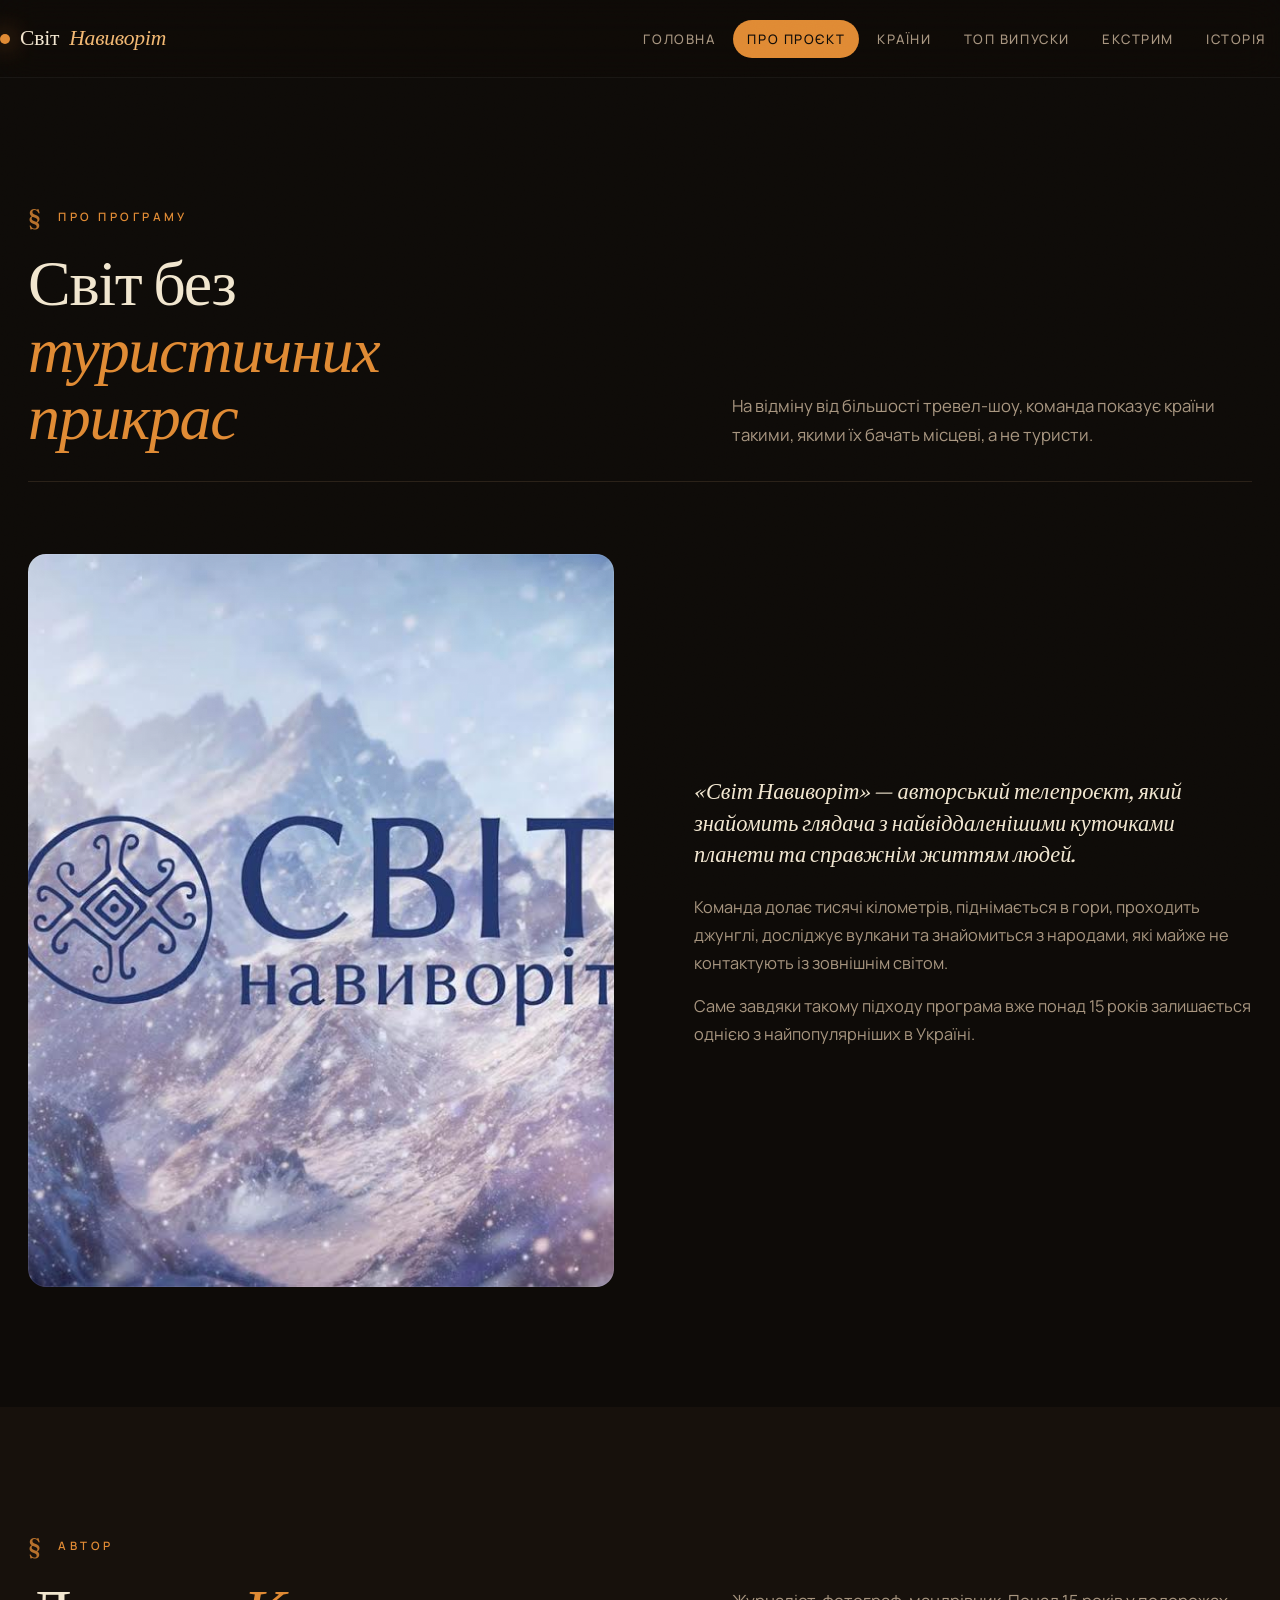
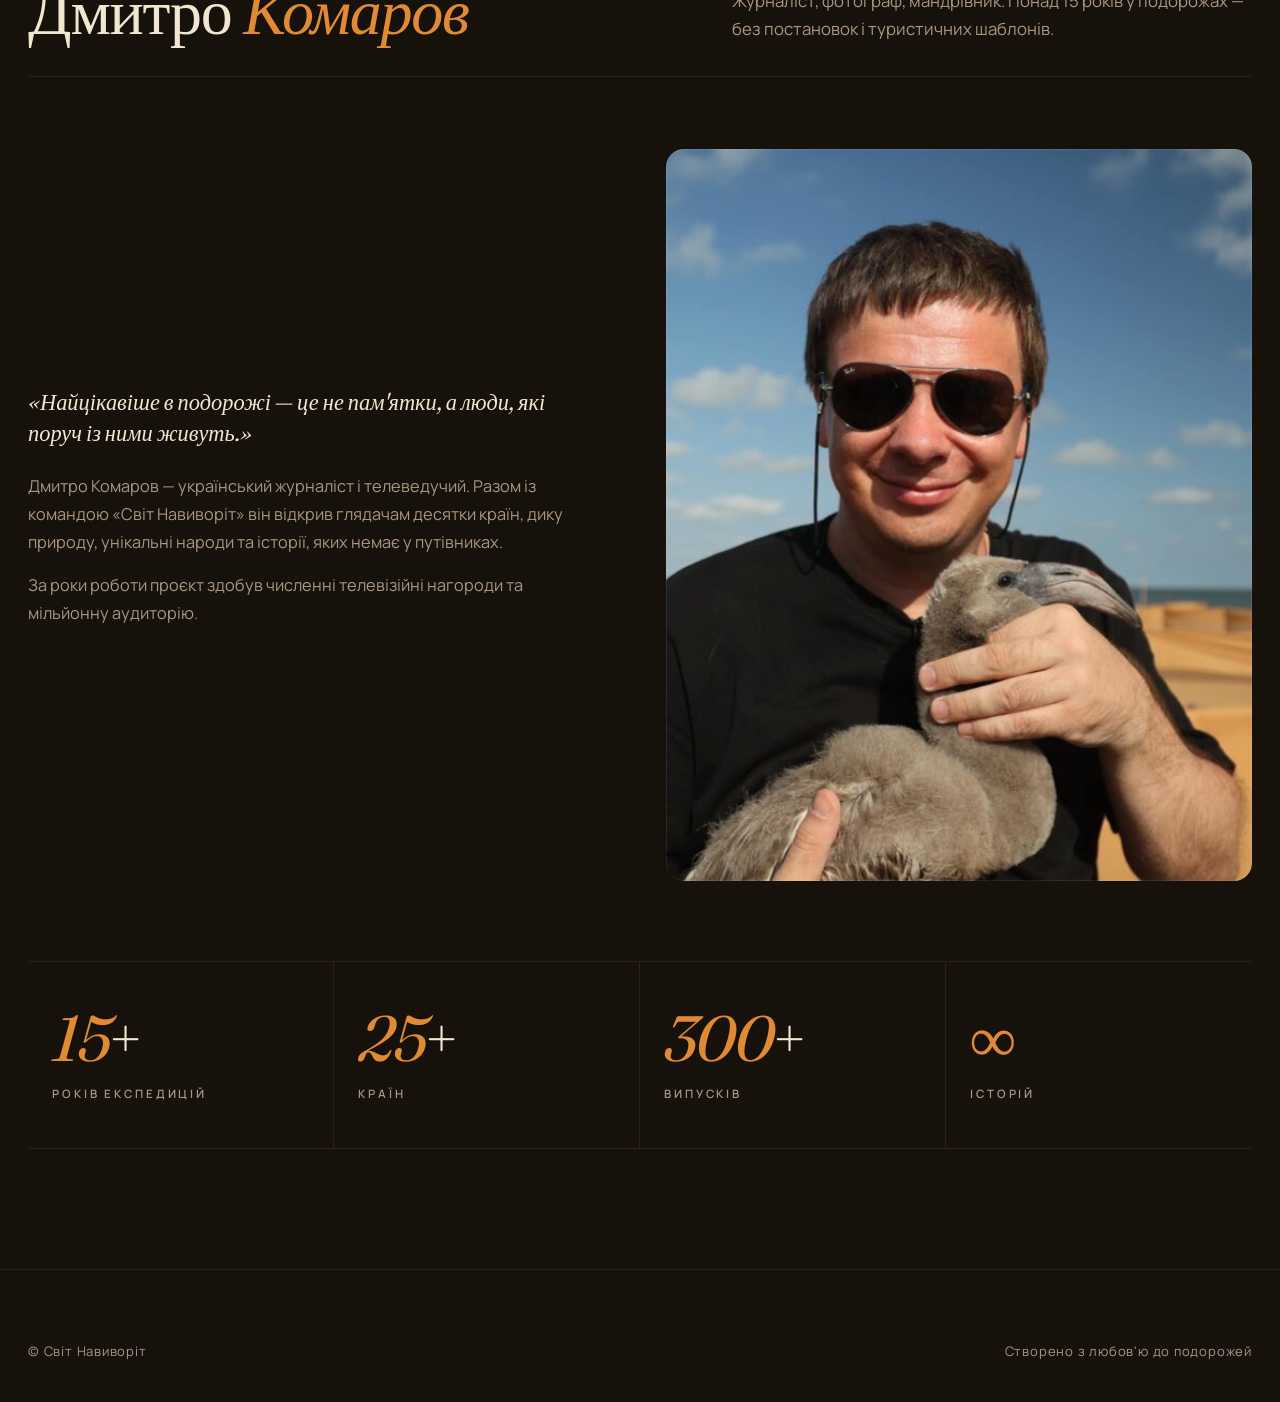
==== pages/about.html @ cfd870c7 "Add files via upload" ====
<!doctype html>
<html lang="uk">
<head>
  <meta charset="utf-8">
  <meta name="viewport" content="width=device-width, initial-scale=1">
  <title>Про проєкт — Світ Навиворіт</title>
  <meta name="description" content="Про телепроєкт «Світ Навиворіт» та його автора Дмитра Комарова.">
  <link rel="preconnect" href="https://fonts.googleapis.com">
  <link rel="preconnect" href="https://fonts.gstatic.com" crossorigin>
  <link href="https://fonts.googleapis.com/css2?family=Fraunces:ital,opsz,wght@0,9..144,400;0,9..144,500;0,9..144,600;1,9..144,400;1,9..144,500&family=Manrope:wght@400;500;600;700&display=swap" rel="stylesheet">
  <link rel="stylesheet" href="../styles/style.css">
</head>
<body>
  <header class="site-header">
    <div class="container nav">
      <a class="brand" href="index.html">Світ <em>Навиворіт</em></a>
      <button class="burger" data-burger aria-label="Меню">☰</button>
      <ul class="nav-links">
        <li><a href="index.html">Головна</a></li>
        <li><a href="about.html">Про проєкт</a></li>
        <li><a href="countries.html">Країни</a></li>
        <li><a href="top.html">Топ випуски</a></li>
        <li><a href="extreme.html">Екстрим</a></li>
        <li><a href="history.html">Історія</a></li>
      </ul>
    </div>
  </header>

  <main>
    <section class="section">
      <div class="container">
        <div class="section-head reveal">
          <div>
            <div class="eyebrow">Про програму</div>
            <h2>Світ без <em>туристичних прикрас</em></h2>
          </div>
          <p class="desc">На відміну від більшості тревел-шоу, команда показує країни такими, якими їх бачать місцеві, а не туристи.</p>
        </div>
        <div class="split reveal d1">
          <div class="split-img"><img src="images/project.jpg" alt="Світ Навиворіт" loading="lazy"></div>
          <div>
            <p class="lead">«Світ Навиворіт» — авторський телепроєкт, який знайомить глядача з найвіддаленішими куточками планети та справжнім життям людей.</p>
            <p>Команда долає тисячі кілометрів, піднімається в гори, проходить джунглі, досліджує вулкани та знайомиться з народами, які майже не контактують із зовнішнім світом.</p>
            <p>Саме завдяки такому підходу програма вже понад 15 років залишається однією з найпопулярніших в Україні.</p>
          </div>
        </div>
      </div>
    </section>

    <section class="section section-tinted">
      <div class="container">
        <div class="section-head reveal">
          <div>
            <div class="eyebrow">Автор</div>
            <h2>Дмитро <em>Комаров</em></h2>
          </div>
          <p class="desc">Журналіст, фотограф, мандрівник. Понад 15 років у подорожах — без постановок і туристичних шаблонів.</p>
        </div>
        <div class="split reverse reveal d1">
          <div>
            <p class="lead">«Найцікавіше в подорожі — це не пам'ятки, а люди, які поруч із ними живуть.»</p>
            <p>Дмитро Комаров — український журналіст і телеведучий. Разом із командою «Світ Навиворіт» він відкрив глядачам десятки країн, дику природу, унікальні народи та історії, яких немає у путівниках.</p>
            <p>За роки роботи проєкт здобув численні телевізійні нагороди та мільйонну аудиторію.</p>
          </div>
          <div class="split-img"><img src="images/komarov.jpg" alt="Дмитро Комаров" loading="lazy"></div>
        </div>

        <div class="stats reveal d2" style="margin-top:80px;">
          <div class="stat"><div class="num"><em>15</em>+</div><div class="label">років експедицій</div></div>
          <div class="stat"><div class="num"><em>25</em>+</div><div class="label">країн</div></div>
          <div class="stat"><div class="num"><em>300</em>+</div><div class="label">випусків</div></div>
          <div class="stat"><div class="num"><em>∞</em></div><div class="label">історій</div></div>
        </div>
      </div>
    </section>
  </main>

  <footer class="site-footer">
    <div class="container">
      <div class="footer-bottom" style="border-top:none;padding-top:0;">
        <span>© Світ Навиворіт</span>
        <span>Створено з любов'ю до подорожей</span>
      </div>
    </div>
  </footer>

  <script src="../scripts/main.js"></script>
</body>
</html>
---- styles/style.css ----
/* =========================================================
   Світ Навиворіт — editorial redesign
   Palette: espresso ink + parchment + burnt amber
   Type: Fraunces (display serif) + Manrope (body)
   ========================================================= */

:root {
  --ink: #0e0b08;
  --ink-2: #17110c;
  --ink-3: #1f1810;
  --line: #2a2118;
  --line-2: #3a2e21;
  --paper: #f2e7d1;
  --paper-2: #ebdcbd;
  --text: #f1e6cf;
  --muted: #a89680;
  --amber: #e08a34;
  --amber-2: #f2b872;
  --rust: #b64a24;
  --radius: 4px;
  --radius-lg: 18px;
  --ease: cubic-bezier(.2,.7,.2,1);
  --shadow: 0 30px 80px -30px rgba(0,0,0,.7);
}

*, *::before, *::after { box-sizing: border-box; margin: 0; padding: 0; }

html { scroll-behavior: smooth; }

body {
  font-family: "Manrope", system-ui, -apple-system, Segoe UI, sans-serif;
  background: var(--ink);
  color: var(--text);
  line-height: 1.7;
  min-height: 100vh;
  display: flex;
  flex-direction: column;
  overflow-x: hidden;
  -webkit-font-smoothing: antialiased;
}

/* Subtle film-grain */
body::before {
  content: "";
  position: fixed; inset: 0;
  pointer-events: none;
  z-index: 200;
  opacity: .05;
  mix-blend-mode: overlay;
  background-image: url("data:image/svg+xml;utf8,<svg xmlns='http://www.w3.org/2000/svg' width='160' height='160'><filter id='n'><feTurbulence type='fractalNoise' baseFrequency='.9' numOctaves='2' stitchTiles='stitch'/></filter><rect width='100%25' height='100%25' filter='url(%23n)'/></svg>");
}

img { max-width: 100%; display: block; }
a { color: inherit; text-decoration: none; }
button { font-family: inherit; }

h1, h2, h3, h4 {
  font-family: "Fraunces", "Times New Roman", serif;
  font-weight: 500;
  letter-spacing: -0.02em;
  line-height: 1.05;
  font-optical-sizing: auto;
  font-variation-settings: "SOFT" 30, "WONK" 0;
}

.container {
  width: 100%;
  max-width: 1280px;
  margin: 0 auto;
  padding: 0 28px;
}

/* =========================================================
   Header
   ========================================================= */
.site-header {
  position: sticky; top: 0; z-index: 50;
  background: rgba(14, 11, 8, .72);
  backdrop-filter: blur(18px) saturate(140%);
  -webkit-backdrop-filter: blur(18px) saturate(140%);
  border-bottom: 1px solid rgba(255,255,255,.05);
  transition: padding .3s var(--ease), background .3s var(--ease);
}
.site-header.scrolled { background: rgba(14, 11, 8, .92); }
.nav {
  display: flex; align-items: center; justify-content: space-between;
  padding: 20px 0;
}
.brand {
  display: inline-flex; align-items: baseline; gap: 10px;
  font-family: "Fraunces", serif;
  font-weight: 500;
  font-size: 1.35rem;
  letter-spacing: -.01em;
  color: var(--paper);
}
.brand::before {
  content: "";
  width: 10px; height: 10px; border-radius: 50%;
  background: var(--amber);
  box-shadow: 0 0 24px var(--amber);
  transform: translateY(-1px);
}
.brand em {
  font-style: italic;
  color: var(--amber-2);
  font-weight: 400;
}

.nav-links { display: flex; gap: 4px; list-style: none; align-items: center; }
.nav-links a {
  position: relative;
  color: var(--muted);
  font-size: .82rem;
  font-weight: 500;
  letter-spacing: .12em;
  text-transform: uppercase;
  padding: 10px 14px;
  border-radius: 999px;
  transition: color .25s var(--ease), background .25s var(--ease);
}
.nav-links a:hover { color: var(--paper); background: rgba(255,255,255,.04); }
.nav-links a.active {
  color: var(--ink);
  background: var(--amber);
}

.burger {
  display: none;
  background: transparent;
  border: 1px solid var(--line-2);
  color: var(--paper);
  width: 44px; height: 44px;
  border-radius: 999px;
  font-size: 1.2rem;
  cursor: pointer;
}

/* =========================================================
   Buttons
   ========================================================= */
.btn {
  display: inline-flex; align-items: center; gap: 12px;
  padding: 16px 28px;
  border-radius: 999px;
  font-weight: 600; font-size: .9rem;
  letter-spacing: .04em;
  cursor: pointer; border: 1px solid transparent;
  transition: transform .25s var(--ease), background .25s var(--ease), color .25s var(--ease), border-color .25s var(--ease);
  text-transform: uppercase;
}
.btn::after {
  content: "→";
  font-size: 1.1rem;
  transition: transform .25s var(--ease);
}
.btn:hover::after { transform: translateX(4px); }

.btn-primary {
  background: var(--amber);
  color: var(--ink);
  box-shadow: 0 20px 40px -18px rgba(224, 138, 52, .7);
}
.btn-primary:hover { background: var(--amber-2); transform: translateY(-2px); }

.btn-outline {
  background: transparent;
  border-color: var(--line-2);
  color: var(--paper);
}
.btn-outline:hover { border-color: var(--amber); color: var(--amber); }

/* =========================================================
   Hero (home)
   ========================================================= */
.hero {
  position: relative;
  min-height: 92vh;
  display: flex; align-items: center;
  padding: 60px 0 80px;
  overflow: hidden;
  isolation: isolate;
}
.hero-bg {
  position: absolute; inset: 0;
  background-image: url("../images/hero.jpg");
  background-size: cover; background-position: center;
  filter: saturate(1.05) contrast(1.02);
  z-index: -2;
  transform: scale(1.05);
  animation: heroZoom 30s ease-in-out infinite alternate;
}
@keyframes heroZoom { to { transform: scale(1.15) translateY(-2%); } }
.hero-bg::after {
  content: "";
  position: absolute; inset: 0;
  background:
    radial-gradient(ellipse at 30% 40%, rgba(224,138,52,.18), transparent 55%),
    linear-gradient(180deg, rgba(14,11,8,.65) 0%, rgba(14,11,8,.55) 40%, var(--ink) 100%);
}
.hero-inner {
  display: grid;
  grid-template-columns: 1fr auto;
  gap: 60px;
  align-items: end;
  width: 100%;
}
.hero-tag {
  display: inline-flex; align-items: center; gap: 10px;
  color: var(--amber-2);
  font-size: .72rem;
  letter-spacing: .3em; text-transform: uppercase;
  margin-bottom: 32px;
  font-weight: 600;
}
.hero-tag::before {
  content: ""; width: 40px; height: 1px; background: var(--amber-2);
}
.hero h1 {
  font-size: clamp(3rem, 9vw, 8rem);
  color: var(--paper);
  margin-bottom: 28px;
  letter-spacing: -.04em;
}
.hero h1 em { color: var(--amber-2); font-style: italic; font-weight: 400; }
.hero .lede {
  color: var(--muted);
  font-size: clamp(1rem, 1.5vw, 1.2rem);
  max-width: 560px;
  margin-bottom: 40px;
}
.hero-actions { display: flex; gap: 14px; flex-wrap: wrap; }
.hero-meta {
  display: flex; flex-direction: column; gap: 24px;
  min-width: 200px;
  padding-left: 28px;
  border-left: 1px solid rgba(255,255,255,.12);
}
.hero-meta .k {
  font-family: "Fraunces", serif;
  font-size: 2.6rem;
  color: var(--amber);
  line-height: 1;
}
.hero-meta .v {
  color: var(--muted); font-size: .78rem;
  letter-spacing: .18em; text-transform: uppercase;
  margin-top: 6px;
}

/* Marquee */
.marquee {
  overflow: hidden;
  border-top: 1px solid var(--line);
  border-bottom: 1px solid var(--line);
  background: var(--ink-2);
  padding: 22px 0;
}
.marquee-track {
  display: flex; gap: 60px;
  white-space: nowrap;
  animation: marquee 40s linear infinite;
  font-family: "Fraunces", serif;
  font-size: 1.4rem;
  color: var(--muted);
}
.marquee-track span { display: inline-flex; align-items: center; gap: 60px; }
.marquee-track em { color: var(--amber); font-style: italic; }
.marquee-dot {
  width: 8px; height: 8px; border-radius: 50%;
  background: var(--amber); display: inline-block;
}
@keyframes marquee { to { transform: translateX(-50%); } }

/* =========================================================
   Sections
   ========================================================= */
.section { padding: 120px 0; position: relative; }
.section-tinted { background: var(--ink-2); }
.section-paper { background: var(--paper); color: var(--ink); }
.section-paper .muted { color: #6b5a44; }

.section-head {
  display: grid;
  grid-template-columns: 1fr 1.4fr;
  gap: 60px;
  align-items: end;
  margin-bottom: 72px;
  padding-bottom: 32px;
  border-bottom: 1px solid var(--line);
}
.section-paper .section-head { border-bottom-color: rgba(0,0,0,.12); }
.eyebrow {
  color: var(--amber);
  font-size: .72rem;
  letter-spacing: .3em; text-transform: uppercase;
  font-weight: 600;
  display: flex; align-items: center; gap: 14px;
}
.eyebrow::before { content: "§"; font-family: "Fraunces", serif; font-size: 1.4rem; opacity: .8; }
.section-head h2 {
  font-size: clamp(2rem, 5vw, 4rem);
  margin-top: 12px;
}
.section-head h2 em { color: var(--amber); font-style: italic; font-weight: 400; }
.section-head .desc { color: var(--muted); font-size: 1.05rem; max-width: 520px; margin-left: auto; }
.section-paper .section-head .desc { color: #6b5a44; }

/* =========================================================
   Grid / editorial cards
   ========================================================= */
.grid {
  display: grid;
  grid-template-columns: repeat(auto-fill, minmax(300px, 1fr));
  gap: 28px;
}
.grid-3 { grid-template-columns: repeat(3, 1fr); }

.card {
  position: relative;
  background: var(--ink-2);
  border: 1px solid var(--line);
  border-radius: var(--radius-lg);
  overflow: hidden;
  display: flex; flex-direction: column;
  transition: transform .5s var(--ease), border-color .3s var(--ease);
  isolation: isolate;
}
.card:hover { transform: translateY(-6px); border-color: var(--line-2); }
.card-index {
  position: absolute; top: 18px; left: 20px;
  z-index: 3;
  font-family: "Fraunces", serif;
  font-size: .95rem;
  color: var(--paper);
  background: rgba(0,0,0,.35);
  backdrop-filter: blur(8px);
  padding: 6px 12px; border-radius: 999px;
  letter-spacing: .1em;
}
.card-img {
  aspect-ratio: 4/5;
  overflow: hidden;
  background: var(--ink-3);
  position: relative;
}
.card-img::after {
  content: "";
  position: absolute; inset: 0;
  background: linear-gradient(180deg, transparent 40%, rgba(14,11,8,.85));
}
.card-img img {
  width: 100%; height: 100%;
  object-fit: cover;
  transition: transform .8s var(--ease), filter .5s var(--ease);
  filter: saturate(.9);
}
.card:hover .card-img img { transform: scale(1.08); filter: saturate(1.1); }
.card-body {
  padding: 24px 26px 28px;
  display: flex; flex-direction: column; gap: 10px;
}
.card-title {
  font-family: "Fraunces", serif;
  font-size: 1.5rem;
  color: var(--paper);
  display: flex; align-items: center; gap: 12px;
  font-weight: 500;
}
.card-title .flag { font-size: 1.5rem; }
.card-body p { color: var(--muted); font-size: .95rem; }
.card-link {
  margin-top: 12px;
  color: var(--amber);
  font-weight: 600; font-size: .78rem;
  letter-spacing: .2em; text-transform: uppercase;
  display: inline-flex; align-items: center; gap: 8px;
}
.card-link::after { content: "→"; transition: transform .25s var(--ease); }
.card:hover .card-link::after { transform: translateX(4px); }

/* Feature card variant (image spans, dark hero) */
.feature-card {
  grid-column: span 2;
  position: relative;
  min-height: 460px;
  border-radius: var(--radius-lg);
  overflow: hidden;
  isolation: isolate;
  background: #000;
}
.feature-card img {
  position: absolute; inset: 0;
  width: 100%; height: 100%;
  object-fit: cover;
  opacity: .75;
  transition: transform .8s var(--ease), opacity .5s var(--ease);
}
.feature-card:hover img { transform: scale(1.05); opacity: .9; }
.feature-card::after {
  content: "";
  position: absolute; inset: 0;
  background: linear-gradient(160deg, transparent 30%, rgba(0,0,0,.85));
}
.feature-card .fc-body {
  position: relative; z-index: 2;
  padding: 40px;
  height: 100%;
  display: flex; flex-direction: column; justify-content: flex-end;
  gap: 12px;
}
.feature-card h3 {
  font-family: "Fraunces", serif;
  font-size: clamp(1.8rem, 3vw, 2.8rem);
  color: var(--paper);
}
.feature-card p { color: rgba(241,230,207,.8); max-width: 520px; }

/* =========================================================
   Stats
   ========================================================= */
.stats {
  display: grid;
  grid-template-columns: repeat(4, 1fr);
  gap: 0;
  border-top: 1px solid var(--line);
  border-bottom: 1px solid var(--line);
}
.stat {
  padding: 44px 24px;
  text-align: left;
  border-right: 1px solid var(--line);
  position: relative;
}
.stat:last-child { border-right: none; }
.stat .num {
  font-family: "Fraunces", serif;
  color: var(--paper);
  font-size: clamp(2.6rem, 5vw, 4rem);
  line-height: 1;
  letter-spacing: -.03em;
  font-weight: 400;
}
.stat .num em { color: var(--amber); font-style: italic; }
.stat .label {
  color: var(--muted); font-size: .72rem;
  letter-spacing: .25em; text-transform: uppercase;
  margin-top: 14px; font-weight: 600;
}

/* =========================================================
   Split / about
   ========================================================= */
.split {
  display: grid;
  grid-template-columns: 1.05fr 1fr;
  gap: 80px;
  align-items: center;
}
.split.reverse { grid-template-columns: 1fr 1.05fr; }
.split-img {
  position: relative;
  border-radius: var(--radius-lg);
  overflow: hidden;
  aspect-ratio: 4/5;
}
.split-img img { width: 100%; height: 100%; object-fit: cover; }
.split-img::after {
  content: "";
  position: absolute; inset: 0;
  border: 1px solid rgba(255,255,255,.08);
  border-radius: var(--radius-lg);
  pointer-events: none;
}
.split h2 { font-size: clamp(1.8rem, 4vw, 3rem); margin-bottom: 24px; }
.split h2 em { color: var(--amber); font-style: italic; }
.split p { color: var(--muted); margin-bottom: 16px; font-size: 1.02rem; }
.split .lead {
  font-family: "Fraunces", serif;
  font-size: 1.4rem;
  color: var(--paper);
  font-style: italic;
  line-height: 1.4;
  margin-bottom: 24px;
}
.section-paper .split p { color: #5d4d38; }
.section-paper .split .lead { color: var(--ink); }

/* =========================================================
   Timeline (alternating)
   ========================================================= */
.timeline {
  position: relative;
  max-width: 900px;
  margin: 0 auto;
  padding: 20px 0;
}
.timeline::before {
  content: "";
  position: absolute;
  left: 50%;
  top: 0; bottom: 0;
  width: 1px;
  background: var(--line);
  transform: translateX(-.5px);
}
.timeline-item {
  position: relative;
  display: grid;
  grid-template-columns: 1fr 1fr;
  gap: 60px;
  padding: 40px 0;
}
.timeline-item .tl-card {
  background: var(--ink-2);
  border: 1px solid var(--line);
  border-radius: var(--radius-lg);
  padding: 28px 30px;
  position: relative;
}
.timeline-item:nth-child(odd) .tl-card { grid-column: 1; text-align: right; }
.timeline-item:nth-child(even) .tl-card { grid-column: 2; }
.timeline-item::after {
  content: "";
  position: absolute;
  left: 50%; top: 60px;
  width: 14px; height: 14px;
  border-radius: 50%;
  background: var(--amber);
  transform: translateX(-50%);
  box-shadow: 0 0 0 4px var(--ink), 0 0 30px var(--amber);
}
.tl-year {
  font-family: "Fraunces", serif;
  color: var(--amber);
  font-size: 1.6rem;
  font-style: italic;
  margin-bottom: 6px;
}
.tl-card h3 { color: var(--paper); font-size: 1.35rem; margin-bottom: 8px; }
.tl-card p { color: var(--muted); font-size: .95rem; }

/* =========================================================
   Country hero + body
   ========================================================= */
.country-hero {
  position: relative;
  min-height: 80vh;
  display: flex; align-items: flex-end;
  padding: 100px 0 60px;
  overflow: hidden;
  isolation: isolate;
}
.country-hero-bg {
  position: absolute; inset: 0; z-index: -2;
  background-size: cover; background-position: center;
  transform: scale(1.05);
  animation: heroZoom 30s ease-in-out infinite alternate;
}
.country-hero::before {
  content: "";
  position: absolute; inset: 0; z-index: -1;
  background:
    linear-gradient(180deg, rgba(14,11,8,.4) 0%, rgba(14,11,8,.3) 40%, var(--ink) 100%);
}
.country-hero .container { position: relative; }
.back-link {
  display: inline-flex; align-items: center; gap: 10px;
  color: var(--muted);
  margin-bottom: 32px;
  font-size: .78rem;
  letter-spacing: .2em; text-transform: uppercase;
  font-weight: 600;
  transition: color .25s var(--ease);
}
.back-link::before { content: "←"; font-size: 1rem; }
.back-link:hover { color: var(--amber); }
.country-hero h1 {
  font-size: clamp(3rem, 8vw, 6.5rem);
  color: var(--paper);
  display: flex; align-items: center; gap: 24px;
  flex-wrap: wrap;
  letter-spacing: -.03em;
}
.country-hero h1 .flag { font-size: .7em; }
.country-hero .lede {
  color: rgba(241,230,207,.8);
  font-size: 1.15rem;
  max-width: 640px;
  margin-top: 20px;
}
.country-body {
  padding: 0;
  max-width: none;
  margin: 0;
}
.country-detail-wrap {
  display: grid;
  grid-template-columns: minmax(0, 1fr) 320px;
  gap: 60px;
  padding: 80px 0 120px;
  align-items: start;
}
.country-detail-wrap .country-info { position: sticky; top: 100px; }
@media (max-width: 960px) {
  .country-detail-wrap { grid-template-columns: 1fr; gap: 40px; padding: 60px 0 80px; }
  .country-detail-wrap .country-info { position: static; }
}
.country-body p {
  color: var(--text);
  font-size: 1.15rem;
  margin-bottom: 22px;
  line-height: 1.8;
}
.country-body p:first-of-type::first-letter {
  font-family: "Fraunces", serif;
  font-size: 4.5rem;
  float: left;
  line-height: .9;
  padding: 6px 14px 0 0;
  color: var(--amber);
  font-weight: 500;
}
.country-fact {
  margin-top: 40px;
  padding: 30px 34px;
  border-left: 3px solid var(--amber);
  background: var(--ink-2);
  border-radius: 0 var(--radius-lg) var(--radius-lg) 0;
  font-family: "Fraunces", serif;
  font-size: 1.25rem;
  color: var(--paper);
  font-style: italic;
}
.country-fact strong {
  display: block;
  color: var(--amber);
  font-family: "Manrope", sans-serif;
  font-size: .72rem;
  letter-spacing: .3em; text-transform: uppercase;
  margin-bottom: 12px;
  font-weight: 700;
  font-style: normal;
}

/* Country detail layout: article + info aside */
.country-h3 {
  font-family: "Fraunces", serif;
  font-size: 1.6rem;
  color: var(--paper);
  margin: 40px 0 18px;
  letter-spacing: -.01em;
}
.country-highlights {
  list-style: none;
  display: grid;
  grid-template-columns: repeat(auto-fill, minmax(220px, 1fr));
  gap: 10px 18px;
}
.country-highlights li {
  position: relative;
  padding-left: 22px;
  color: var(--text);
  font-size: 1rem;
}
.country-highlights li::before {
  content: "◆";
  position: absolute; left: 0; top: 0;
  color: var(--amber);
  font-size: .7rem;
  transform: translateY(4px);
}
.info-list {
  display: grid;
  grid-template-columns: 1fr 1.4fr;
  gap: 14px 24px;
  padding: 28px 32px;
  background: var(--ink-2);
  border: 1px solid var(--line);
  border-radius: var(--radius-lg);
}
.info-list dt {
  color: var(--muted);
  font-size: .72rem;
  letter-spacing: .22em;
  text-transform: uppercase;
  font-weight: 600;
  align-self: center;
}
.info-list dd {
  color: var(--paper);
  font-family: "Fraunces", serif;
  font-size: 1.1rem;
}
@media (max-width: 720px) {
  .info-list { grid-template-columns: 1fr; gap: 6px 0; padding: 22px 24px; }
  .info-list dd { margin-bottom: 10px; border-bottom: 1px solid var(--line); padding-bottom: 8px; }
}

/* =========================================================
   Video cards
   ========================================================= */
.video-card {
  background: var(--ink-2);
  border: 1px solid var(--line);
  border-radius: var(--radius-lg);
  overflow: hidden;
  transition: transform .4s var(--ease), border-color .3s var(--ease);
}
.video-card:hover { transform: translateY(-6px); border-color: var(--line-2); }
.video-frame { aspect-ratio: 16/9; }
.video-frame iframe { width: 100%; height: 100%; border: 0; display: block; }
.video-card .card-body { padding: 24px 26px 28px; }

/* =========================================================
   Footer
   ========================================================= */
.site-footer {
  margin-top: auto;
  border-top: 1px solid var(--line);
  padding: 70px 0 40px;
  background: var(--ink-2);
}
.footer-grid {
  display: grid;
  grid-template-columns: 1.5fr 1fr 1fr;
  gap: 60px;
  margin-bottom: 50px;
}
.footer-grid h4 {
  font-family: "Manrope", sans-serif;
  font-size: .72rem;
  letter-spacing: .3em; text-transform: uppercase;
  color: var(--amber);
  margin-bottom: 20px;
  font-weight: 600;
}
.footer-grid p, .footer-grid a {
  color: var(--muted); font-size: .95rem; line-height: 1.9;
  display: block;
  transition: color .25s var(--ease);
}
.footer-grid a:hover { color: var(--paper); }
.footer-motto {
  font-family: "Fraunces", serif;
  font-size: 2rem;
  color: var(--paper);
  font-style: italic;
  line-height: 1.2;
  margin-top: 12px;
}
.footer-bottom {
  padding-top: 30px;
  border-top: 1px solid var(--line);
  color: var(--muted);
  font-size: .82rem;
  display: flex; justify-content: space-between; flex-wrap: wrap; gap: 16px;
  letter-spacing: .06em;
}

/* =========================================================
   Reveal animations
   ========================================================= */
.reveal {
  opacity: 0;
  transform: translateY(30px);
  transition: opacity .8s var(--ease), transform .8s var(--ease);
}
.reveal.in { opacity: 1; transform: none; }
.reveal.d1 { transition-delay: .08s; }
.reveal.d2 { transition-delay: .16s; }
.reveal.d3 { transition-delay: .24s; }
.reveal.d4 { transition-delay: .32s; }

/* =========================================================
   Responsive
   ========================================================= */
@media (max-width: 960px) {
  .section { padding: 80px 0; }
  .section-head { grid-template-columns: 1fr; gap: 20px; margin-bottom: 48px; }
  .section-head .desc { margin-left: 0; }
  .split, .split.reverse { grid-template-columns: 1fr; gap: 40px; }
  .stats { grid-template-columns: repeat(2, 1fr); }
  .stat:nth-child(2) { border-right: none; }
  .stat:nth-child(1), .stat:nth-child(2) { border-bottom: 1px solid var(--line); }
  .hero-inner { grid-template-columns: 1fr; }
  .hero-meta { flex-direction: row; padding: 24px 0 0; border-left: none; border-top: 1px solid rgba(255,255,255,.12); gap: 40px; }
  .feature-card { grid-column: span 1; min-height: 360px; }
  .timeline::before { left: 20px; }
  .timeline-item { grid-template-columns: 1fr; gap: 0; padding-left: 50px; }
  .timeline-item .tl-card,
  .timeline-item:nth-child(odd) .tl-card,
  .timeline-item:nth-child(even) .tl-card { grid-column: 1; text-align: left; }
  .timeline-item::after { left: 20px; }
  .footer-grid { grid-template-columns: 1fr; gap: 40px; }
}

@media (max-width: 720px) {
  .container { padding: 0 20px; }
  .burger { display: inline-flex; align-items: center; justify-content: center; }
  .nav-links {
    position: fixed;
    top: 78px; left: 20px; right: 20px;
    background: var(--ink-2);
    border: 1px solid var(--line);
    border-radius: var(--radius-lg);
    flex-direction: column;
    padding: 18px;
    gap: 4px;
    transform: translateY(-20px) scale(.98);
    opacity: 0;
    pointer-events: none;
    transition: opacity .3s var(--ease), transform .3s var(--ease);
    align-items: stretch;
    box-shadow: var(--shadow);
  }
  .nav-links.open { opacity: 1; transform: none; pointer-events: auto; }
  .nav-links a { text-align: center; padding: 14px; }
  .hero { min-height: 78vh; padding: 40px 0 60px; }
  .country-hero { min-height: 60vh; }
  .grid-3 { grid-template-columns: 1fr; }
}
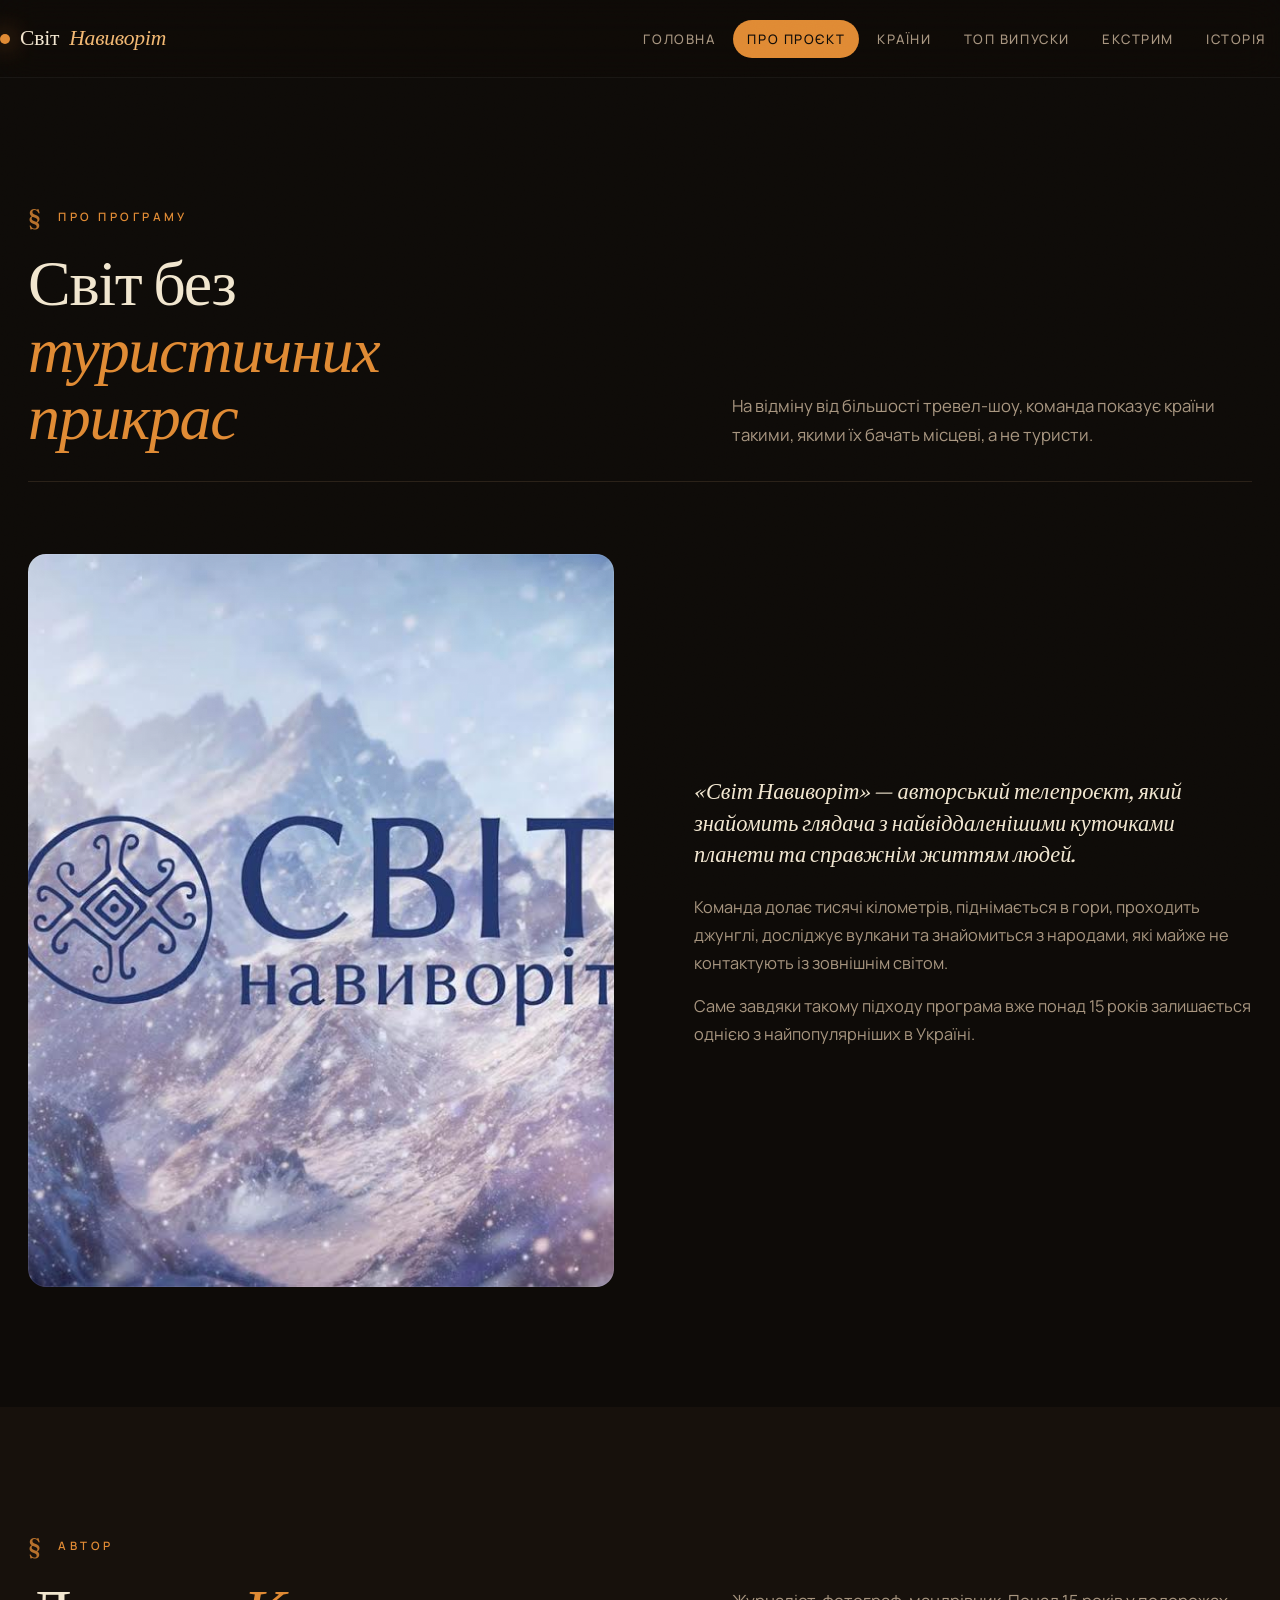
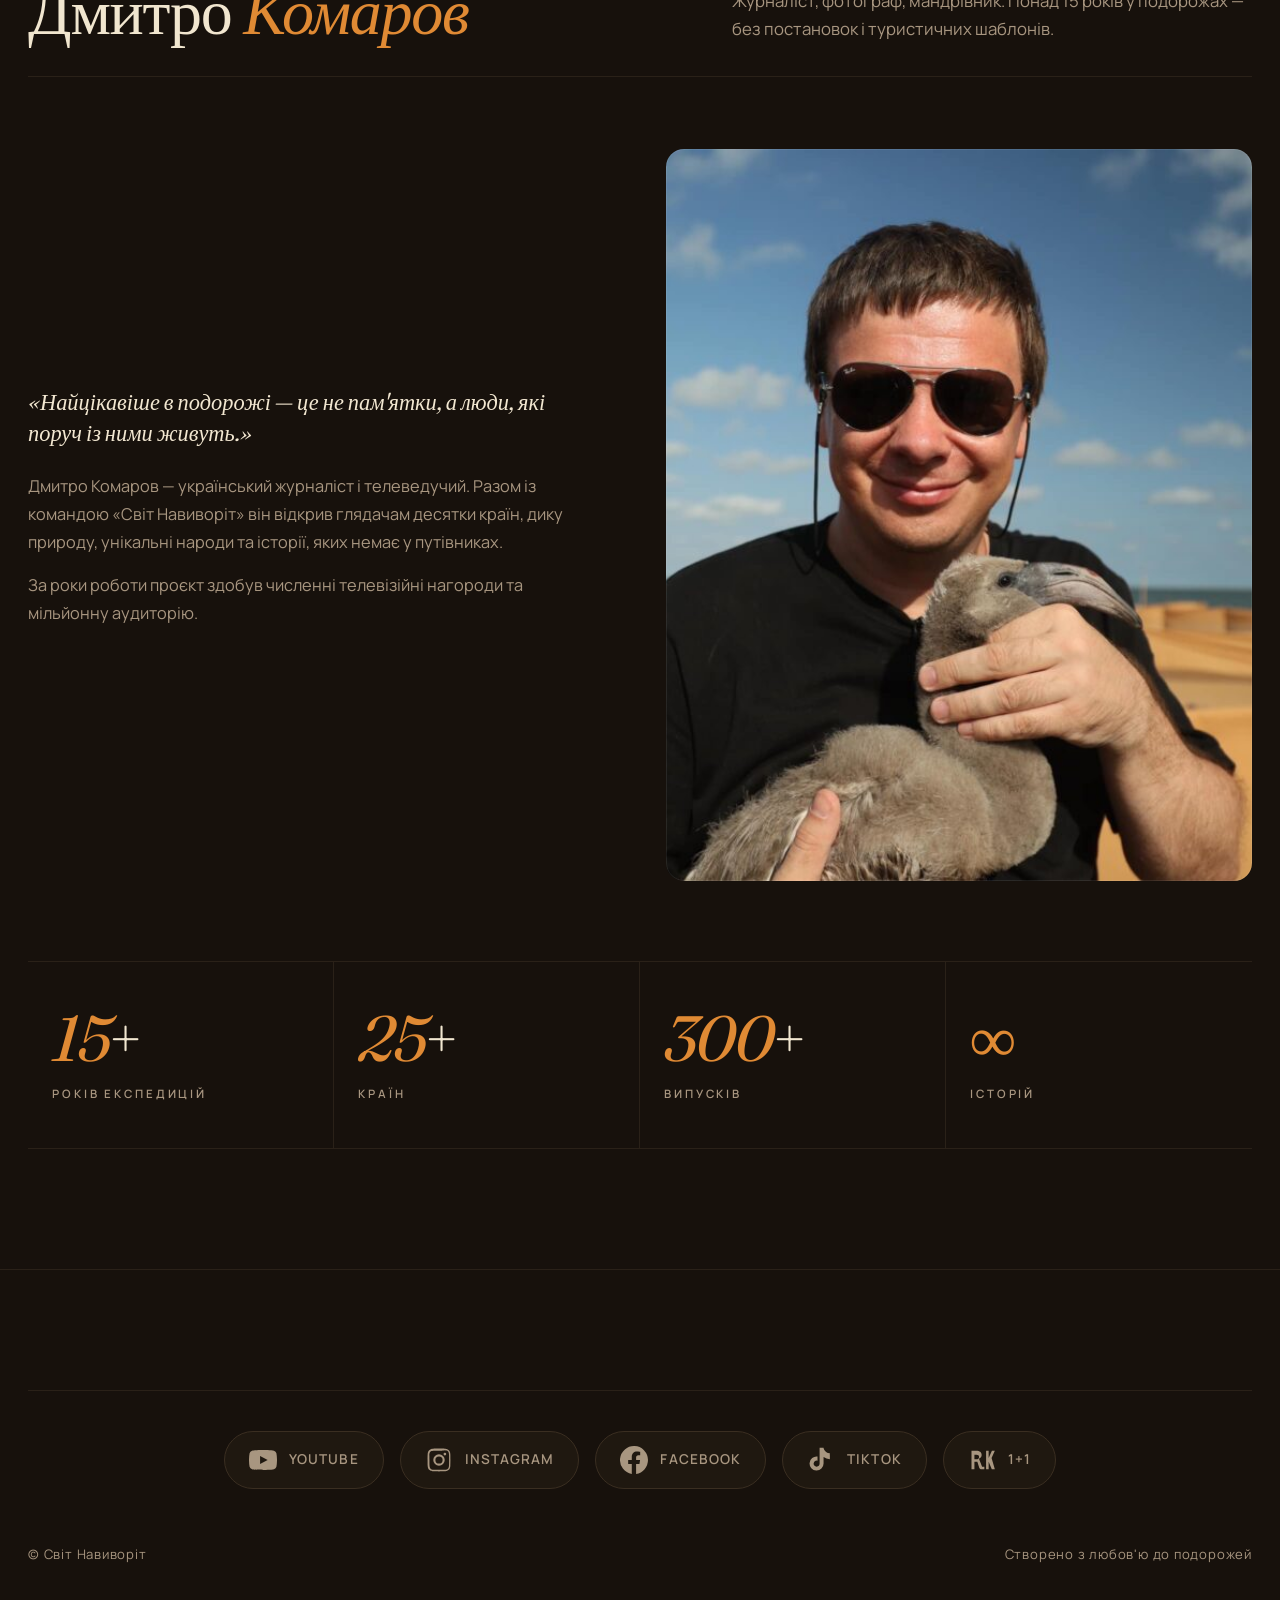
==== commit b4e19558: "Add files via upload" ====
--- a/pages/about.html
+++ b/pages/about.html
@@ -10,13 +10,22 @@
   <link href="https://fonts.googleapis.com/css2?family=Fraunces:ital,opsz,wght@0,9..144,400;0,9..144,500;0,9..144,600;1,9..144,400;1,9..144,500&family=Manrope:wght@400;500;600;700&display=swap" rel="stylesheet">
   <link rel="stylesheet" href="../styles/style.css">
 </head>
+  <!-- Google tag (gtag.js) -->
+<script async src="https://www.googletagmanager.com/gtag/js?id=G-G9FGS4JTEY"></script>
+<script>
+  window.dataLayer = window.dataLayer || [];
+  function gtag(){dataLayer.push(arguments);}
+  gtag('js', new Date());
+
+  gtag('config', 'G-G9FGS4JTEY');
+</script>
 <body>
   <header class="site-header">
     <div class="container nav">
       <a class="brand" href="index.html">Світ <em>Навиворіт</em></a>
       <button class="burger" data-burger aria-label="Меню">☰</button>
       <ul class="nav-links">
-        <li><a href="index.html">Головна</a></li>
+        <li><a href="../index.html">Головна</a></li>
         <li><a href="about.html">Про проєкт</a></li>
         <li><a href="countries.html">Країни</a></li>
         <li><a href="top.html">Топ випуски</a></li>
@@ -77,7 +86,29 @@
 
   <footer class="site-footer">
     <div class="container">
-      <div class="footer-bottom" style="border-top:none;padding-top:0;">
+      <div class="social-links reveal">
+        <a class="social-link" href="https://www.youtube.com/@naiznankutv" target="_blank" rel="noopener" aria-label="YouTube">
+          <svg viewBox="0 0 24 24" width="28" height="28" fill="currentColor"><path d="M23.5 6.2a3 3 0 0 0-2.1-2.1C19.5 3.5 12 3.5 12 3.5s-7.5 0-9.4.6A3 3 0 0 0 .5 6.2 31 31 0 0 0 0 12a31 31 0 0 0 .5 5.8 3 3 0 0 0 2.1 2.1c1.9.6 9.4.6 9.4.6s7.5 0 9.4-.6a3 3 0 0 0 2.1-2.1A31 31 0 0 0 24 12a31 31 0 0 0-.5-5.8zM9.5 15.5v-7l6.5 3.5-6.5 3.5z"/></svg>
+          <span>YouTube</span>
+        </a>
+        <a class="social-link" href="https://www.instagram.com/komarovmir/" target="_blank" rel="noopener" aria-label="Instagram">
+          <svg viewBox="0 0 24 24" width="28" height="28" fill="currentColor"><path d="M12 2.2c3.2 0 3.6 0 4.8.07 1.2.06 1.8.25 2.2.42.6.22 1 .48 1.4.9.42.42.68.82.9 1.4.17.4.36 1 .42 2.2.06 1.2.07 1.6.07 4.8s0 3.6-.07 4.8c-.06 1.2-.25 1.8-.42 2.2-.22.6-.48 1-.9 1.4-.42.42-.82.68-1.4.9-.4.17-1 .36-2.2.42-1.2.06-1.6.07-4.8.07s-3.6 0-4.8-.07c-1.2-.06-1.8-.25-2.2-.42-.6-.22-1-.48-1.4-.9-.42-.42-.68-.82-.9-1.4-.17-.4-.36-1-.42-2.2C2.2 15.6 2.2 15.2 2.2 12s0-3.6.07-4.8c.06-1.2.25-1.8.42-2.2.22-.6.48-1 .9-1.4.42-.42.82-.68 1.4-.9.4-.17 1-.36 2.2-.42C8.4 2.2 8.8 2.2 12 2.2zm0 1.8c-3.1 0-3.5 0-4.7.07-.9.04-1.4.2-1.7.3-.4.16-.7.35-1 .65-.3.3-.5.6-.65 1-.1.3-.26.8-.3 1.7C3.8 8.5 3.8 8.9 3.8 12s0 3.5.07 4.7c.04.9.2 1.4.3 1.7.16.4.35.7.65 1 .3.3.6.5 1 .65.3.1.8.26 1.7.3 1.2.07 1.6.07 4.7.07s3.5 0 4.7-.07c.9-.04 1.4-.2 1.7-.3.4-.16.7-.35 1-.65.3-.3.5-.6.65-1 .1-.3.26-.8.3-1.7.07-1.2.07-1.6.07-4.7s0-3.5-.07-4.7c-.04-.9-.2-1.4-.3-1.7-.16-.4-.35-.7-.65-1-.3-.3-.6-.5-1-.65-.3-.1-.8-.26-1.7-.3C15.5 4 15.1 4 12 4zm0 3.1a4.9 4.9 0 1 1 0 9.8 4.9 4.9 0 0 1 0-9.8zm0 8a3.1 3.1 0 1 0 0-6.2 3.1 3.1 0 0 0 0 6.2zm6.2-8.2a1.15 1.15 0 1 1-2.3 0 1.15 1.15 0 0 1 2.3 0z"/></svg>
+          <span>Instagram</span>
+        </a>
+        <a class="social-link" href="https://www.facebook.com/inside.out.world" target="_blank" rel="noopener" aria-label="Facebook">
+          <svg viewBox="0 0 24 24" width="28" height="28" fill="currentColor"><path d="M24 12a12 12 0 1 0-13.9 11.9v-8.4H7v-3.5h3.1V9.4c0-3 1.8-4.7 4.5-4.7 1.3 0 2.7.24 2.7.24v3h-1.5c-1.5 0-2 .93-2 1.87v2.2h3.4l-.54 3.5h-2.86v8.4A12 12 0 0 0 24 12z"/></svg>
+          <span>Facebook</span>
+        </a>
+        <a class="social-link" href="https://www.tiktok.com/@komarovmir" target="_blank" rel="noopener" aria-label="TikTok">
+          <svg viewBox="0 0 24 24" width="28" height="28" fill="currentColor"><path d="M19.6 6.3a5.5 5.5 0 0 1-3.3-1.1 5.5 5.5 0 0 1-2.1-3.7h-3.4v13.6a2.6 2.6 0 0 1-2.6 2.6 2.6 2.6 0 1 1 .8-5.1V9.1a6 6 0 1 0 5.2 5.9V9.5a8.8 8.8 0 0 0 5.4 1.85V7.9a5.5 5.5 0 0 1 0-1.6z"/></svg>
+          <span>TikTok</span>
+        </a>
+        <a class="social-link" href="https://1plus1.video/ru/mir-naiznanku" target="_blank" rel="noopener" aria-label="1+1">
+          <svg viewBox="0 0 24 24" width="28" height="28" fill="currentColor"><path d="M3 4h4.2c1.4 0 2.5.3 3.3 1 .8.7 1.2 1.6 1.2 2.8 0 1.5-.8 2.6-2.3 3.2L12 17.5c.1.2.2.3.4.3h1.6V20H11.6c-.9 0-1.5-.4-1.9-1.2L8 13.4H5.5V20H3V4zm2.5 2v5.4h1.7c.7 0 1.3-.2 1.7-.5.4-.4.6-.9.6-1.5s-.2-1.1-.6-1.4c-.4-.3-1-.5-1.7-.5H5.5zM15.5 4h2.2v6.2L20.5 4H23l-2.8 6.2L23 20h-2.6l-2.7-6.5V20h-2.2V4z"/></svg>
+          <span>1+1</span>
+        </a>
+      </div>
+      <div class="footer-bottom" style="border-top:none;padding-top:24px;">
         <span>© Світ Навиворіт</span>
         <span>Створено з любов'ю до подорожей</span>
       </div>
--- a/styles/style.css
+++ b/styles/style.css
@@ -711,6 +711,54 @@
 .video-frame { aspect-ratio: 16/9; }
 .video-frame iframe { width: 100%; height: 100%; border: 0; display: block; }
 .video-card .card-body { padding: 24px 26px 28px; }
+
+/* =========================================================
+   Social links
+   ========================================================= */
+.social-links {
+  display: flex;
+  flex-wrap: wrap;
+  gap: 16px;
+  justify-content: center;
+  padding: 40px 0 30px;
+  border-top: 1px solid var(--line);
+  margin-top: 50px;
+}
+.social-link {
+  display: inline-flex;
+  align-items: center;
+  gap: 12px;
+  padding: 14px 24px;
+  border-radius: 999px;
+  border: 1px solid var(--line-2);
+  background: var(--ink-3);
+  color: var(--muted);
+  font-size: .85rem;
+  font-weight: 600;
+  letter-spacing: .08em;
+  text-transform: uppercase;
+  transition: transform .3s var(--ease), color .3s var(--ease), border-color .3s var(--ease), background .3s var(--ease), box-shadow .3s var(--ease);
+}
+.social-link svg { flex-shrink: 0; transition: transform .3s var(--ease); }
+.social-link:hover {
+  transform: translateY(-4px);
+  color: var(--paper);
+  border-color: var(--amber);
+  background: var(--ink-2);
+  box-shadow: 0 14px 30px -14px rgba(224,138,52,.5);
+}
+.social-link:hover svg { transform: scale(1.15); }
+
+/* =========================================================
+   Country video embed
+   ========================================================= */
+.country-video { margin-top: 50px; }
+.country-video .video-frame {
+  border-radius: var(--radius-lg);
+  overflow: hidden;
+  border: 1px solid var(--line);
+  box-shadow: var(--shadow);
+}
 
 /* =========================================================
    Footer
